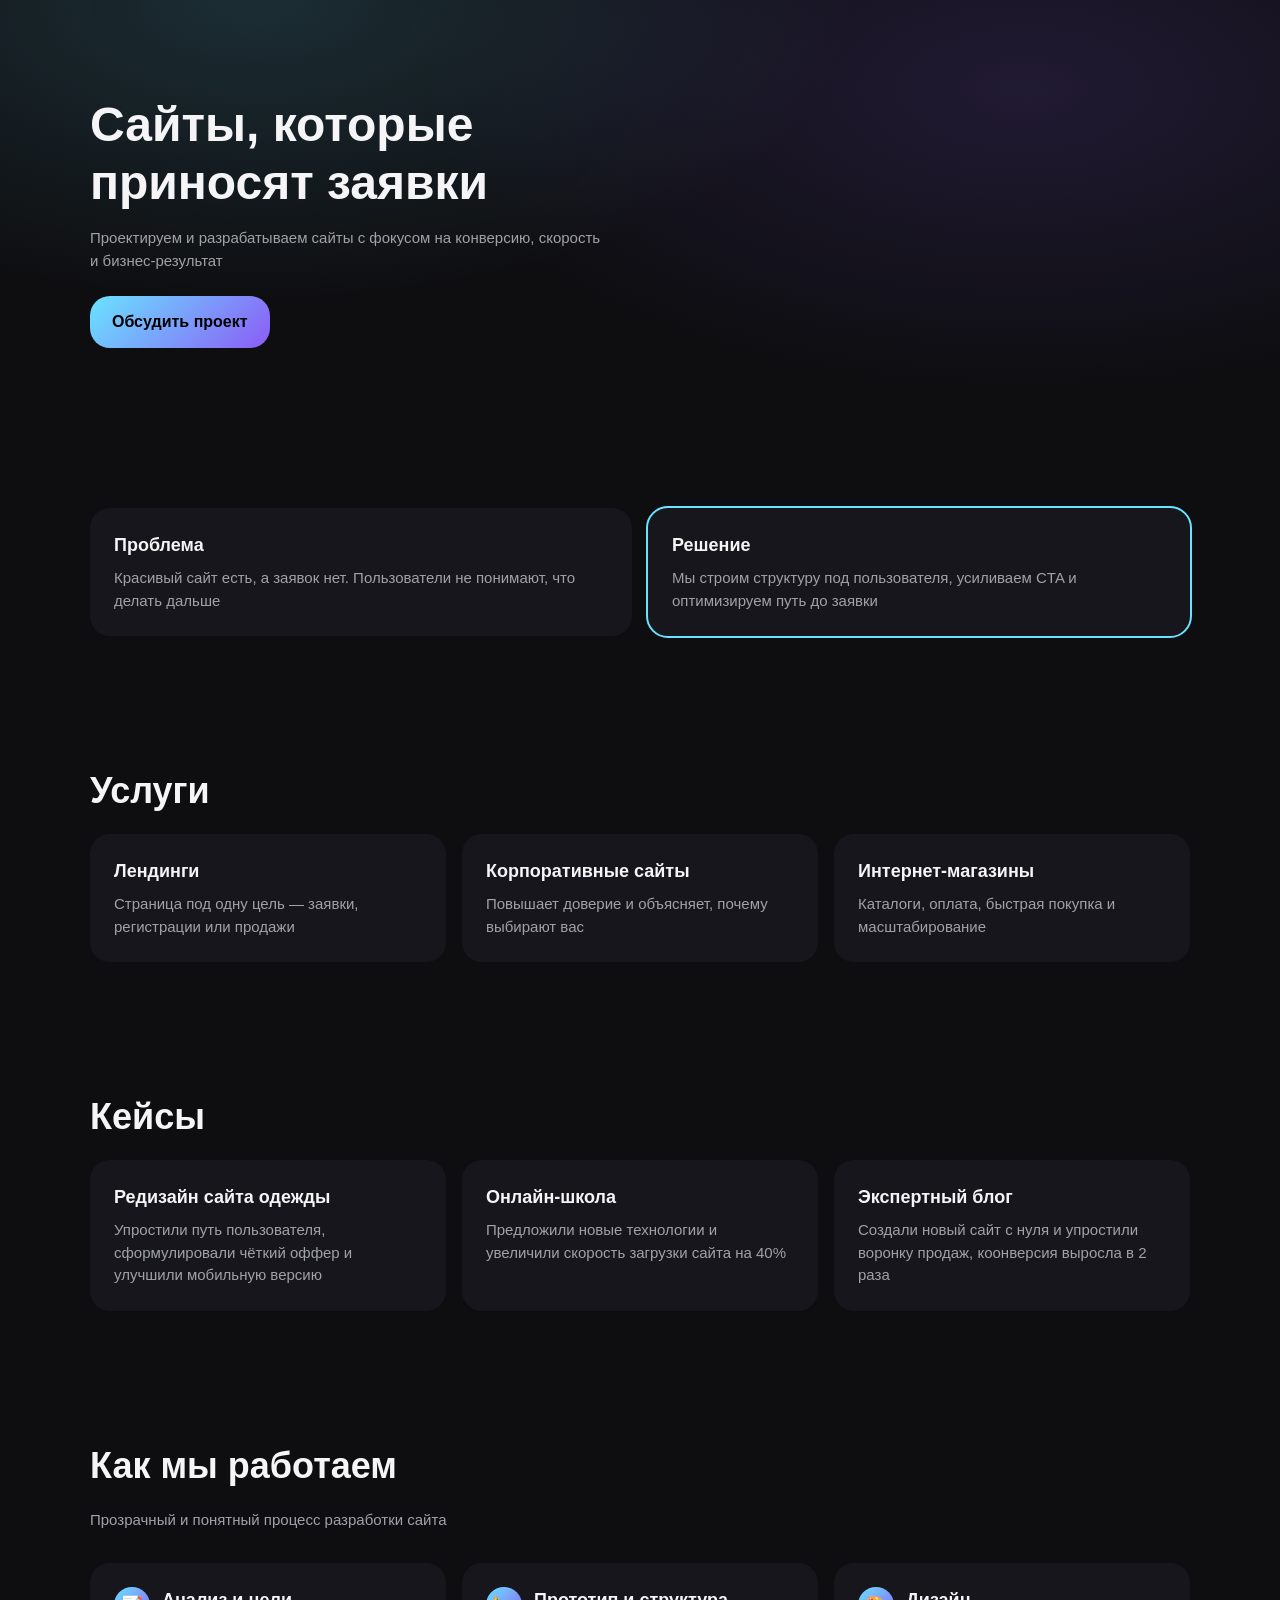
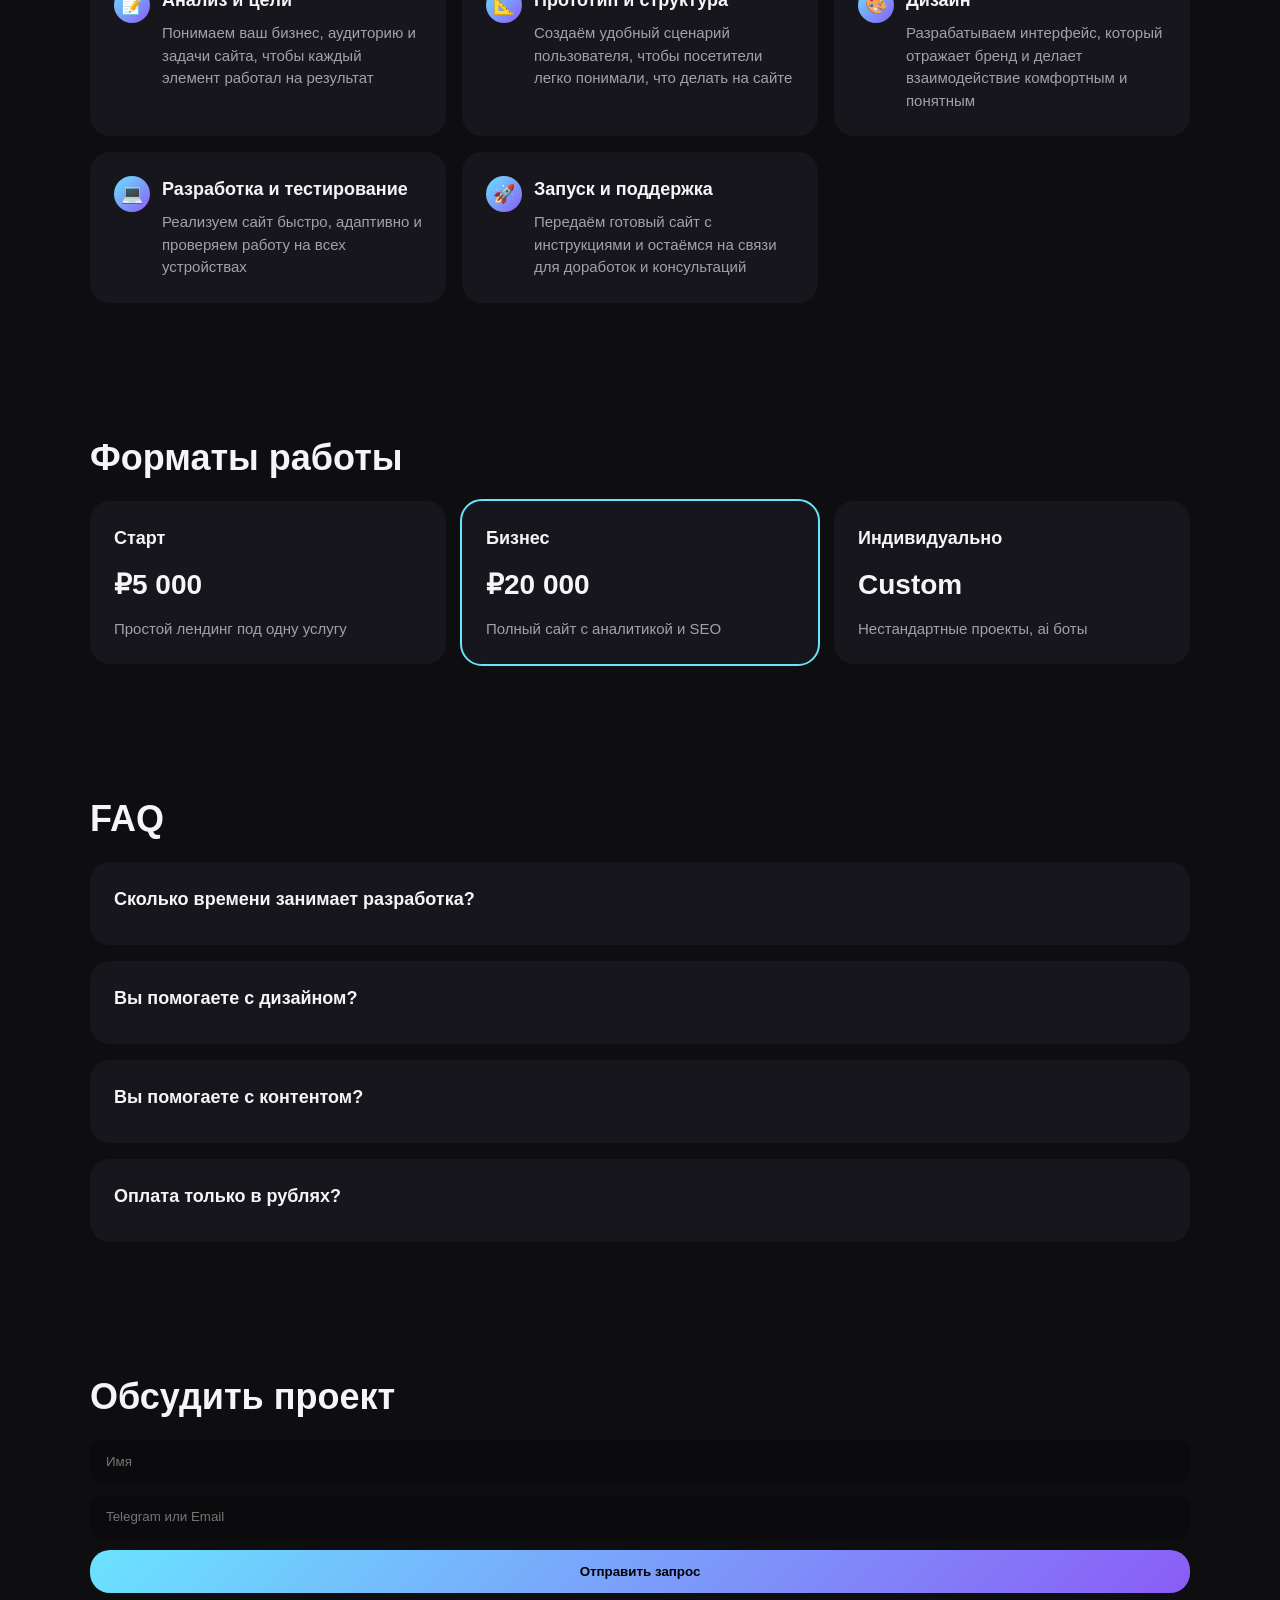
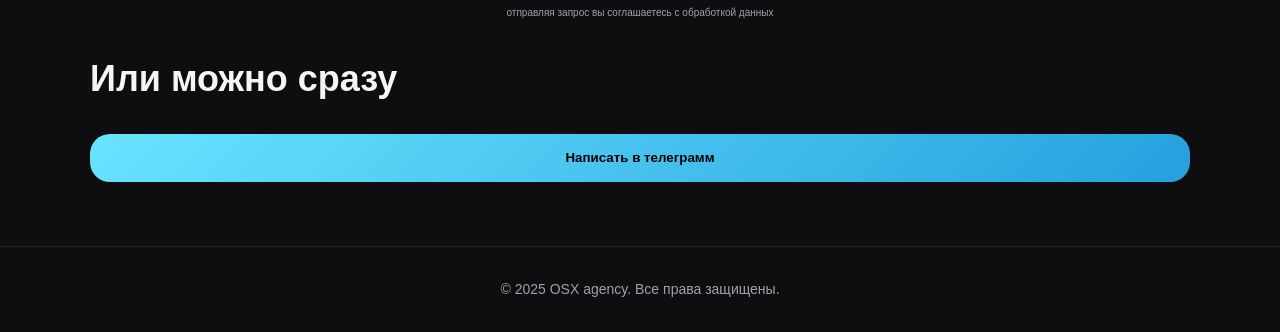
==== index.html @ a2bf73fb "commit" ====
<!DOCTYPE html>
<html lang="ru">
<head>
  <meta charset="UTF-8" />
  <meta name="viewport" content="width=device-width, initial-scale=1.0"/>
  <title>разработка сайтов от 0SX </title>
  <link rel="stylesheet" href="styles.css">



</head>
<body>

  <!-- HERO -->
  <section class="hero">
    <div class="container ">
      <h1>Сайты, которые<br>приносят заявки</h1>
      <p>
        Проектируем и разрабатываем сайты с фокусом на конверсию,
        скорость и бизнес-результат
      </p>
      <a href="#form" class="btn">Обсудить проект</a>
    </div>
  </section>

  <!-- PROBLEM / SOLUTION -->
  <section>
    <div class="container grid grid-2">
      <div class="card">
        <h3>Проблема</h3>
        <p>Красивый сайт есть, а заявок нет. Пользователи не понимают,
        что делать дальше</p>
      </div>
      <div class="card recommended">
        <h3>Решение</h3>
        <p>Мы строим структуру под пользователя, усиливаем CTA
        и оптимизируем путь до заявки</p>
      </div>
    </div>
  </section>

  <!-- SERVICES -->
  <section>
    <div class="container">
      <h2>Услуги</h2>
      <div class="grid grid-2 grid-3">
        <div class="card service-card">
          <h3>Лендинги</h3>
          <p>Страница под одну цель — заявки, регистрации или продажи</p>
        </div>
        <div class="card service-card">
          <h3>Корпоративные сайты</h3>
          <p>Повышает доверие и объясняет, почему выбирают вас</p>
        </div>
        <div class="card service-card">
          <h3>Интернет-магазины</h3>
          <p>Каталоги, оплата, быстрая покупка и масштабирование</p>
        </div>
      </div>
    </div>
  </section>

  <!-- CASES -->
  <section>
    <div class="container">
      <h2>Кейсы</h2>
      <div class="grid grid-2 grid-3">
        <div class="card">
          <h3>Редизайн сайта одежды</h3>
          <p>Упростили путь пользователя, сформулировали чёткий оффер и улучшили мобильную версию </p>
        </div>
        <div class="card">
          <h3>Онлайн-школа</h3>
          <p>Предложили новые технологии и увеличили скорость загрузки сайта на 40%</p>
        </div>
        <div class="card">
          <h3>Экспертный блог</h3>
          <p>Создали новый сайт с нуля и упростили воронку продаж, коонверсия выросла в 2 раза</p>
        </div>
      </div>
    </div>
  </section>

  <!-- PROCESS -->
  <!-- <section>
    <div class="container">
      <h2>Как мы работаем</h2>
      <div class="grid">
        <div class="step"><span>1</span><p>Аналитика и цели проекта </p></div>
        <div class="step"><span>2</span><p>Прототип и структура</p></div>
        <div class="step"><span>3</span><p>Дизайн и UI</p></div>
        <div class="step"><span>4</span><p>Разработка и запуск</p></div>
      </div>
    </div>
  </section> -->

  <!-- HOW WE WORK -->
<section>
  <div class="container">
    <h2>Как мы работаем</h2>
    <p style="margin-bottom:32px; max-width:520px; color:var(--muted);">
      Прозрачный и понятный процесс разработки сайта </p>
    <div class="grid grid-1" style="gap:16px;">
      <div class="card step">
        <span>📝</span>
        <div>
          <h3>Анализ и цели</h3>
          <p>Понимаем ваш бизнес, аудиторию и задачи сайта, чтобы каждый элемент работал на результат</p>
        </div>
      </div>
      <div class="card step">
        <span>📐</span>
        <div>
          <h3>Прототип и структура</h3>
          <p>Создаём удобный сценарий пользователя, чтобы посетители легко понимали, что делать на сайте</p>
        </div>
      </div>
      <div class="card step">
        <span>🎨</span>
        <div>
          <h3>Дизайн</h3>
          <p>Разрабатываем интерфейс, который отражает бренд и делает взаимодействие комфортным и понятным</p>
        </div>
      </div>
      <div class="card step">
        <span>💻</span>
        <div>
          <h3>Разработка и тестирование</h3>
          <p>Реализуем сайт быстро, адаптивно и проверяем работу на всех устройствах</p>
        </div>
      </div>
      <div class="card step">
        <span>🚀</span>
        <div>
          <h3>Запуск и поддержка</h3>
          <p>Передаём готовый сайт с инструкциями и остаёмся на связи для доработок и консультаций</p>
        </div>
      </div>
    </div>
  </div>
</section>

<!-- CSS как мы работаем -->
<style>
  .step {
    display: flex;
    gap: 12px;
    align-items: flex-start;
    transition: transform .2s ease;
  }

  .step span {
    min-width: 36px;
    min-height: 36px;
    border-radius: 50%;
    background: linear-gradient(135deg, var(--accent), var(--accent-2));
    color: #000;
    display: flex;
    align-items: center;
    justify-content: center;
    font-weight: 700;
    font-size: 18px;
    flex-shrink: 0;
  }

  .step:hover {
    transform: translateY(-3px);
  }

  /* Mobile-first: по умолчанию одна колонка */
  .grid-1 {
    display: grid;
    grid-template-columns: 1fr;
    gap: 16px;
  }

  /* Tablet/desktop */
  @media (min-width: 768px) {
    .grid-1 {
      grid-template-columns: repeat(2, 1fr);
    }
  }

  @media (min-width: 1024px) {
    .grid-1 {
      grid-template-columns: repeat(3, 1fr);
    }
  }
</style>

  <!-- PRICING -->
  <section>
    <div class="container">
      <h2>Форматы работы</h2>
      <div class="grid grid-2 grid-3">
        <div class="card">
          <h3>Старт</h3>
          <div class="price">₽5 000</div>
          <p>Простой лендинг под одну услугу</p>
        </div>
        <div class="card recommended">
          <h3>Бизнес</h3>
          <div class="price">₽20 000</div>
          <p>Полный сайт с аналитикой и SEO</p>
        </div>
        <div class="card">
          <h3>Индивидуально</h3>
          <div class="price">Custom</div>
          <p>Нестандартные проекты, ai боты</p>
        </div>
      </div>
    </div>
  </section>

  <!-- FAQ -->
  <section>
    <div class="container">
      <h2>FAQ</h2>
      <div class="grid">
        <div class="card faq-item">
          <h3>Сколько времени занимает разработка?</h3>
          <div class="faq-answer">
            <p>В среднем от 7 до 21 дня, можно и быстрее</p>
          </div>
        </div>
        <div class="card faq-item">
          <h3>Вы помогаете с дизайном?</h3>
          <div class="faq-answer">
            <p>Да, можем создать минимальный дизайн для вашего сайта или пригласить дизайнера под ваш проект</p>
          </div>
          </div>
            <div class="card faq-item">
          <h3>Вы помогаете с контентом?</h3>
          <div class="faq-answer">
            <p>Да, можем написать тексты и подобрать структуру под ваш запрос</p>
          </div>
          </div>
            <div class="card faq-item">
          <h3>Оплата только в рублях?</h3>
          <div class="faq-answer">
            <p>Мы принимаем оплату в рублях через ИП, а также оплата возможна криптовалютой, евро по IBAN или долларами PayPall </p>
          </div>
        </div>
      </div>
    
  </section>

  <!-- CTA / FORM -->
  <section id="form">
    <div class="container">
      <h2>Обсудить проект</h2>
      <form id="leadForm">
        <input type="text" placeholder="Имя" required>
        <input type="text" placeholder="Telegram или Email" required>
        <button class="btn" type="submit">Отправить запрос</button>
       
        <p class="mini">отправляя запрос вы соглашаетесь c обработкой данных</p>
        <h2 class="mtop">Или можно сразу</h2>
        
         <a href="https://t.me/stacyosx" class="tg btn">Написать в телеграмм</a>
        <div class="success">Заявка отправлена. Мы скоро свяжемся.</div>
      </form>
    </div>
  
  </section>

  <!-- FOOTER -->
  <footer>
    © 2025 OSX agency. Все права защищены.
  </footer>
  <script src="lead.js"></script>
  <!-- ====== JS ====== -->
  <script>
    // FAQ
    document.querySelectorAll('.faq-item').forEach(item => {
      item.addEventListener('click', () => {
        item.classList.toggle('active');
      });
    });

  
  </script>

</body>
</html>
---- styles.css ----
:root {
      --bg: #0e0e11;
      --card: #16161c;
      --text: #f5f5f7;
      --muted: #a1a1aa;
      --accent: #6ae3ff;
      --accent-2: #8b5cf6;
      --telega: #24A1DE;
      --radius: 20px;
    }

    * {
      box-sizing: border-box;
      margin: 0;
      padding: 0;
    }

    html {
      scroll-behavior: smooth;
    }

    body {
      font-family: -apple-system, BlinkMacSystemFont, "Inter", sans-serif;
      background: var(--bg);
      color: var(--text);
      line-height: 1.5;
    }

    a {
      color: inherit;
      text-decoration: none;
    }

    .mini {
        font-size: 10px;
        text-align: center;
    }

    .middle {
        font-size: 15px;
    }

    section {
      padding: 64px 16px;
    }

    .container {
      max-width: 1100px;
      margin: 0 auto;
    }

    .btn {
      display: inline-block;
      padding: 14px 22px;
      border-radius: 20px;
      background: linear-gradient(135deg, var(--accent), var(--accent-2));
      color: #000;
      font-weight: 600;
      border: none;
      cursor: pointer;
      transition: transform .2s ease, opacity .2s ease;
    }

    .btn:hover {
      transform: translateY(-2px);
      opacity: 0.9;
    }

    .card {
      background: var(--card);
      border-radius: var(--radius);
      padding: 24px;
    }

    .tg {
        text-align: center;
        font-family: Arial, Helvetica, sans-serif;
        font-size: 13.333px;
        background: linear-gradient(135deg, var(--accent), var(--telega));
        
    }

    .mtop {
        margin-top: 20px;
    }
    h1 {
      font-size: 32px;
      line-height: 1.2;
      margin-bottom: 16px;
    }

    h2 {
      font-size: 26px;
      margin-bottom: 16px;
    }

    h3 {
      font-size: 18px;
      margin-bottom: 8px;
    }

    p {
      color: var(--muted);
      font-size: 15px;
    }

    /* ====== HERO ====== */
    .hero {
      padding-top: 96px;
      padding-bottom: 96px;
      background:
        radial-gradient(600px 300px at 20% 0%, rgba(106,227,255,0.15), transparent),
        radial-gradient(600px 300px at 80% 20%, rgba(139,92,246,0.15), transparent);
    }

    .hero p {
      margin-bottom: 24px;
      max-width: 520px;
    }

    /* ====== GRID ====== */
    .grid {
      display: grid;
      gap: 16px;
    }

    /* ====== SERVICES ====== */
    .service-card:hover {
      transform: translateY(-4px);
    }

    .service-card {
      transition: transform .2s ease;
    }

    /* ====== PROCESS ====== */
    .step {
      display: flex;
      gap: 12px;
      align-items: flex-start;
    }

    .step span {
      min-width: 28px;
      height: 28px;
      border-radius: 50%;
      background: linear-gradient(135deg, var(--accent), var(--accent-2));
      color: #000;
      display: flex;
      align-items: center;
      justify-content: center;
      font-weight: 700;
      font-size: 14px;
    }

    /* ====== PRICING ====== */
    .price {
      font-size: 28px;
      font-weight: 700;
      margin: 12px 0;
    }

    .recommended {
      outline: 2px solid var(--accent);
    }

     .recommended {
      outline: 2px solid var(--accent);
    }
    /* ====== FAQ ====== */
    .faq-item {
      cursor: pointer;
    }

    .faq-answer {
      max-height: 0;
      overflow: hidden;
      transition: max-height .3s ease;
    }

    .faq-item.active .faq-answer {
      max-height: 200px;
      margin-top: 8px;
    }

    /* ====== FORM ====== */
    form {
      display: grid;
      gap: 12px;
    }

    input {
      padding: 14px 16px;
      border-radius: 12px;
      border: none;
      background: #0b0b0e;
      color: var(--text);
    }

    input:focus {
      outline: 2px solid var(--accent);
    }

    .success {
      color: var(--accent);
      font-size: 14px;
      display: none;
    }

    /* ====== FOOTER ====== */
    footer {
      padding: 32px 16px;
      border-top: 1px solid #222;
      text-align: center;
      font-size: 14px;
      color: var(--muted);
    }

    /* ====== DESKTOP ====== */
    @media (min-width: 768px) {
      h1 { font-size: 48px; }
      h2 { font-size: 36px; }

      .grid-2 {
        grid-template-columns: repeat(2, 1fr);
      }

      .grid-3 {
        grid-template-columns: repeat(3, 1fr);
      }
    }
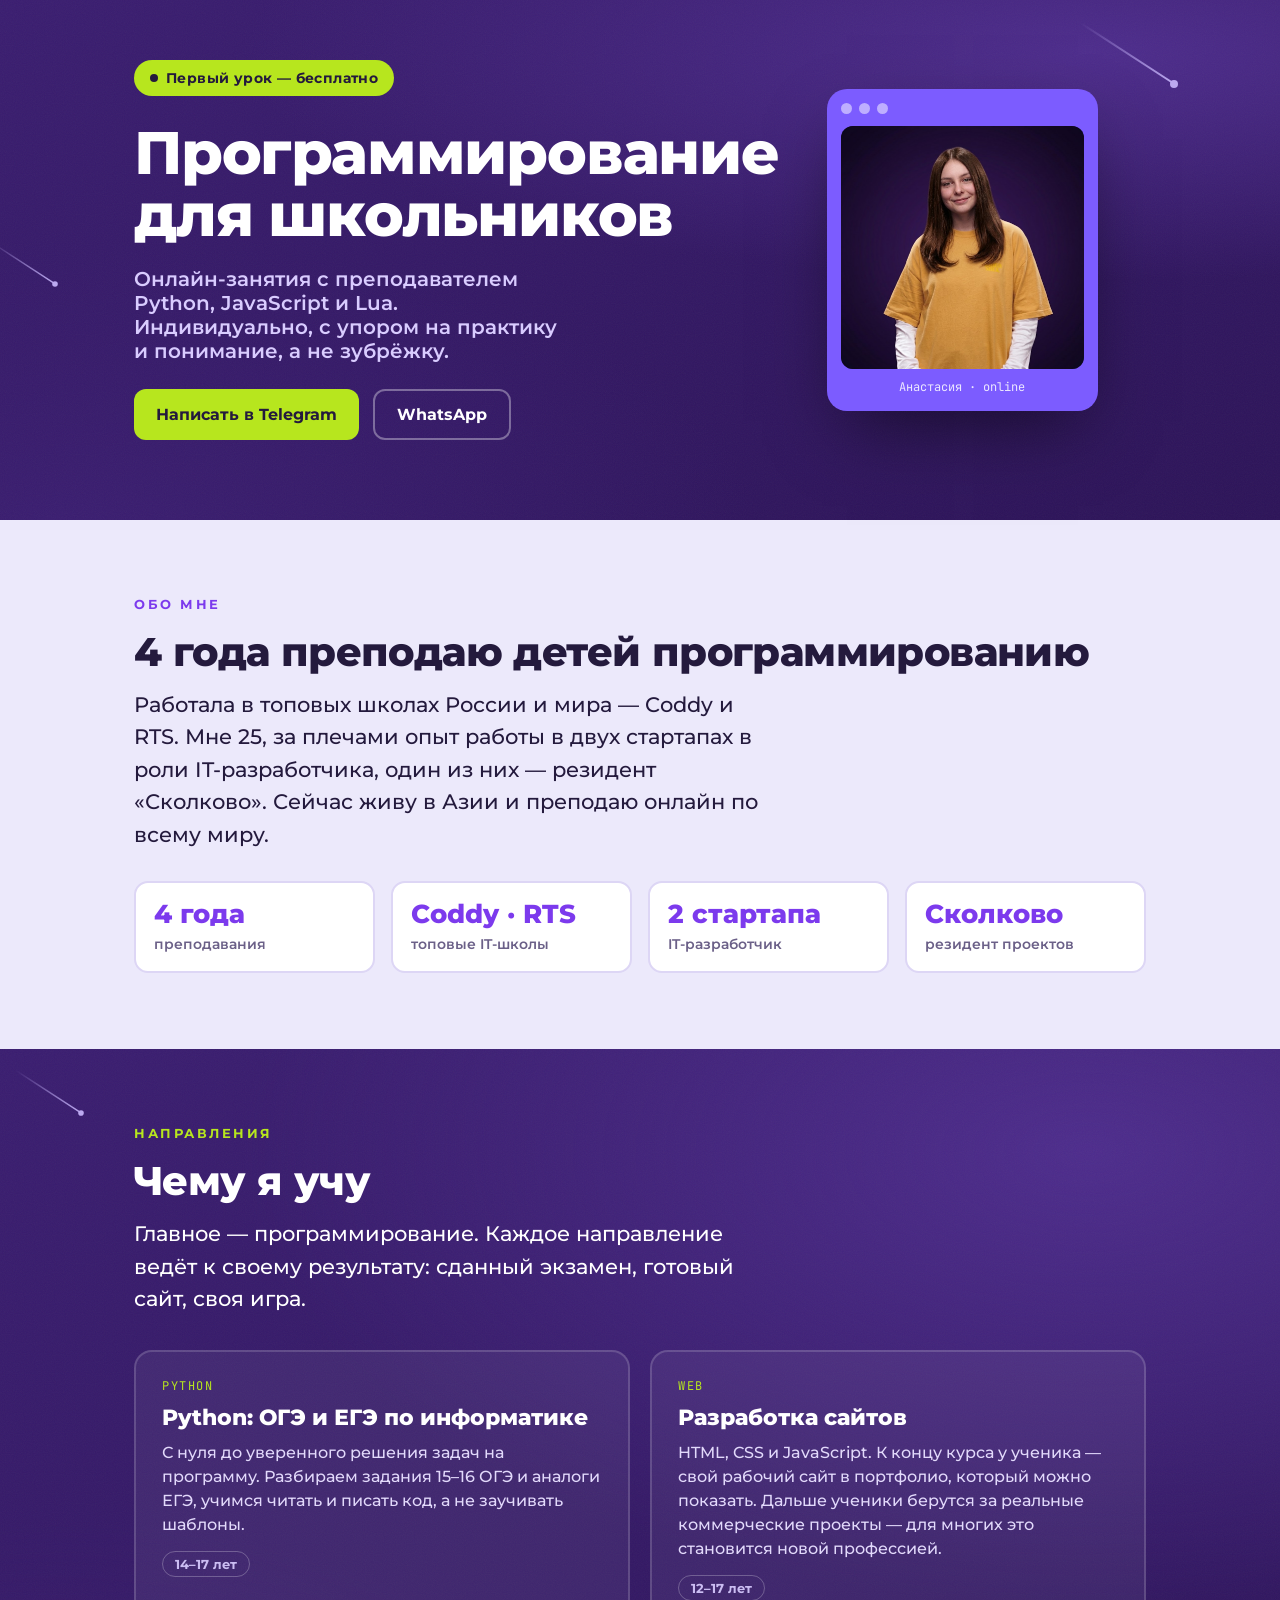
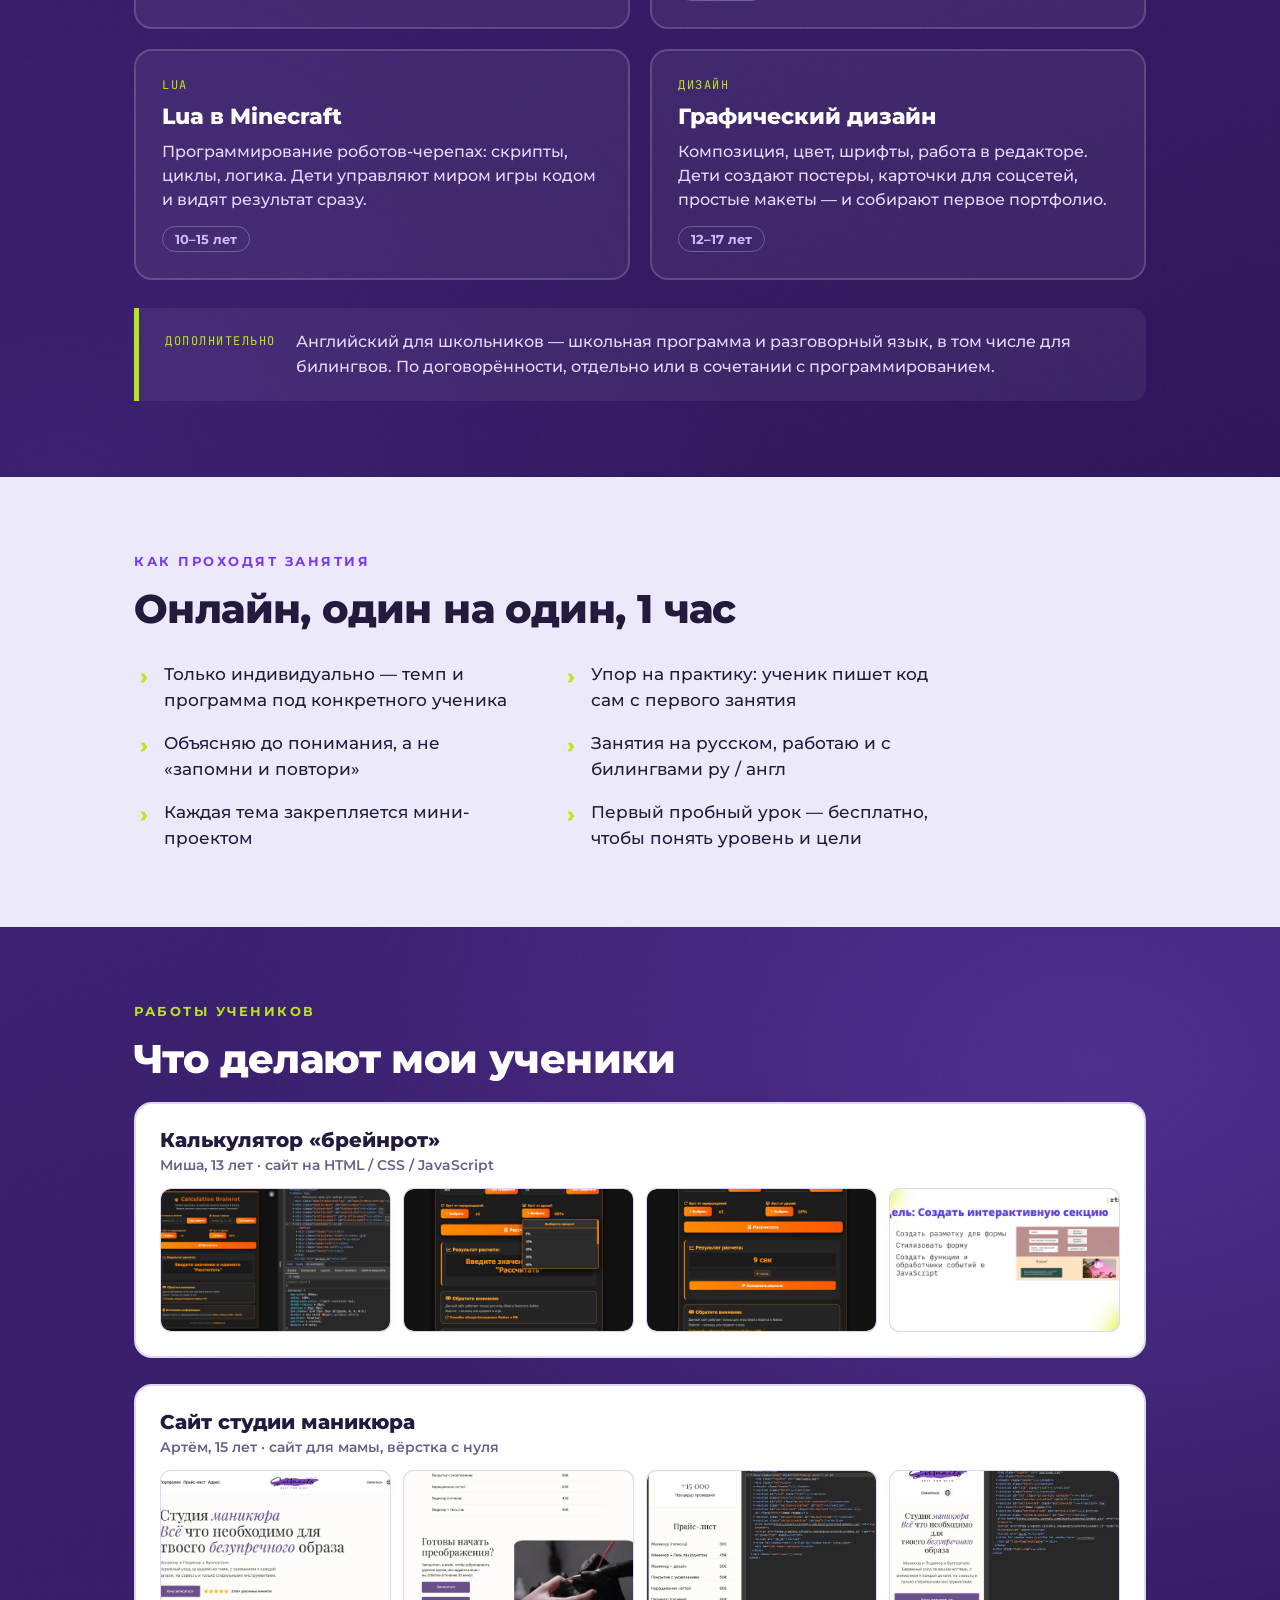
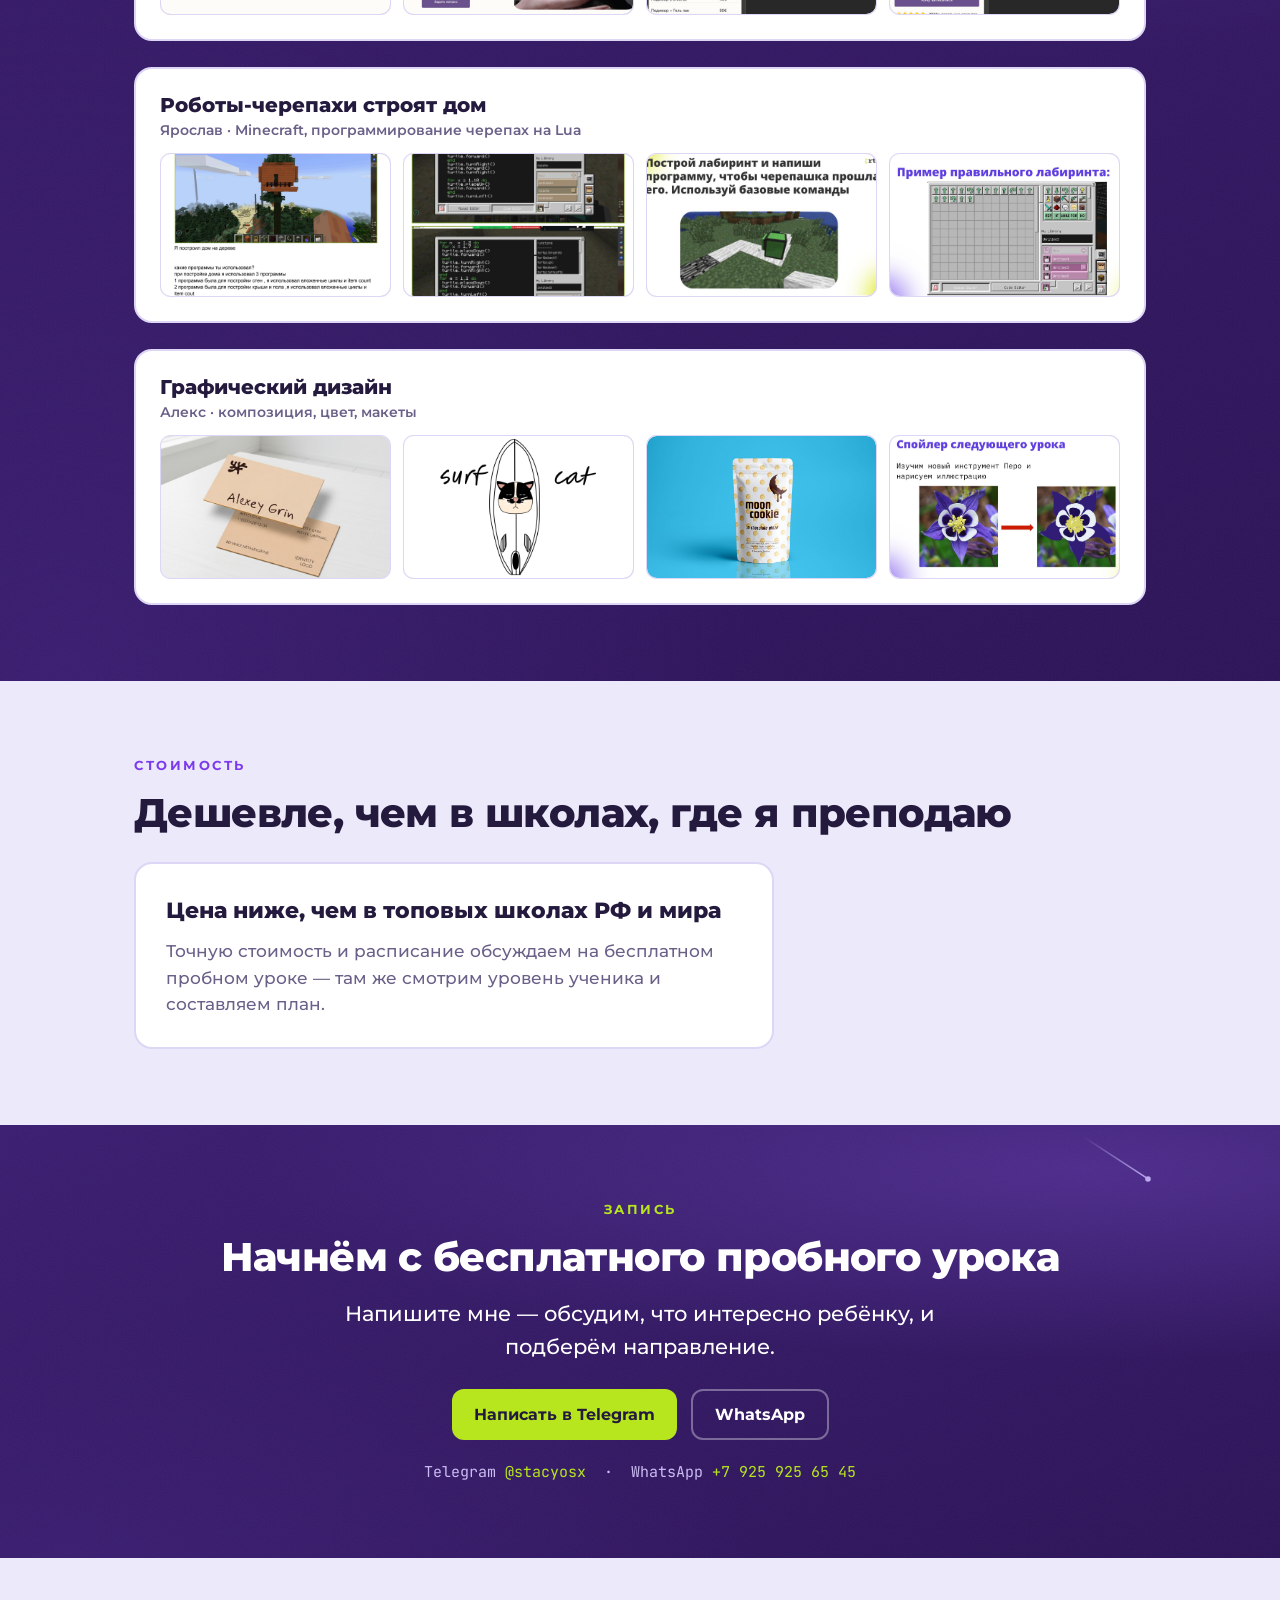
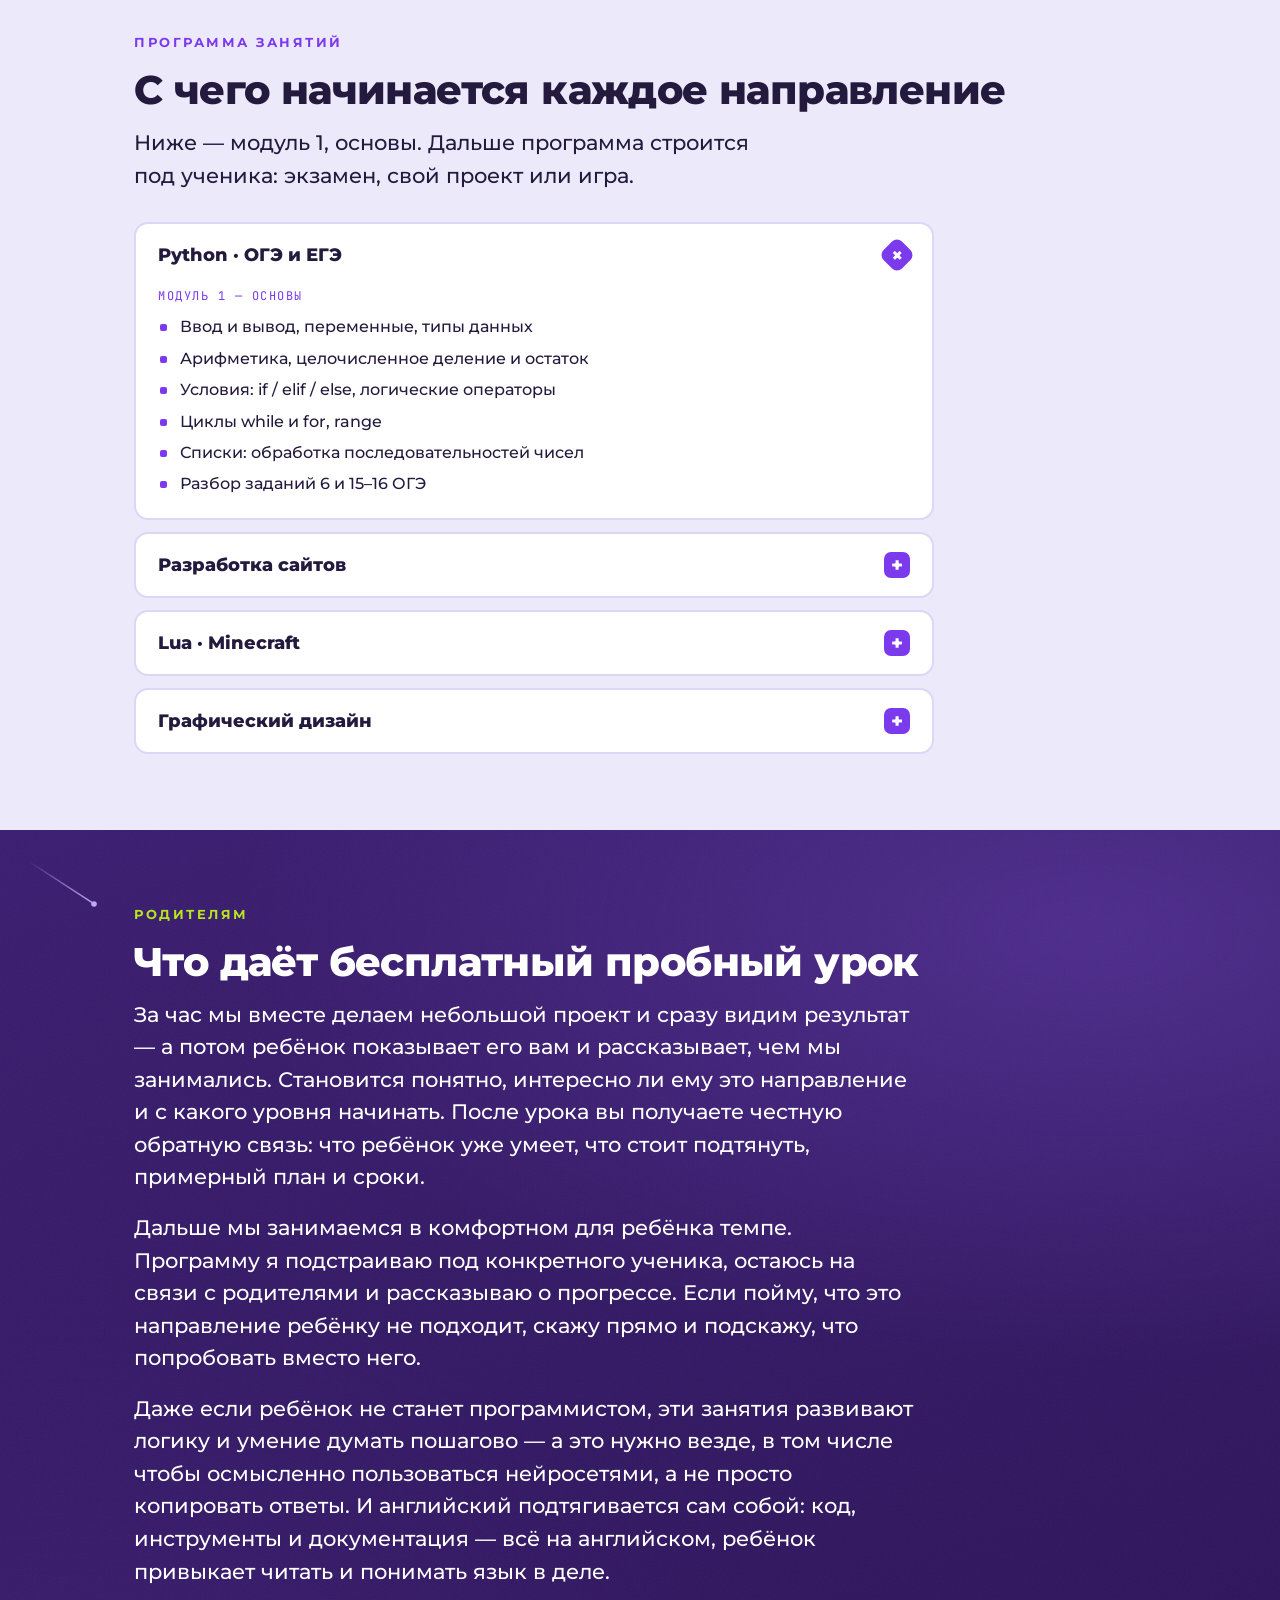
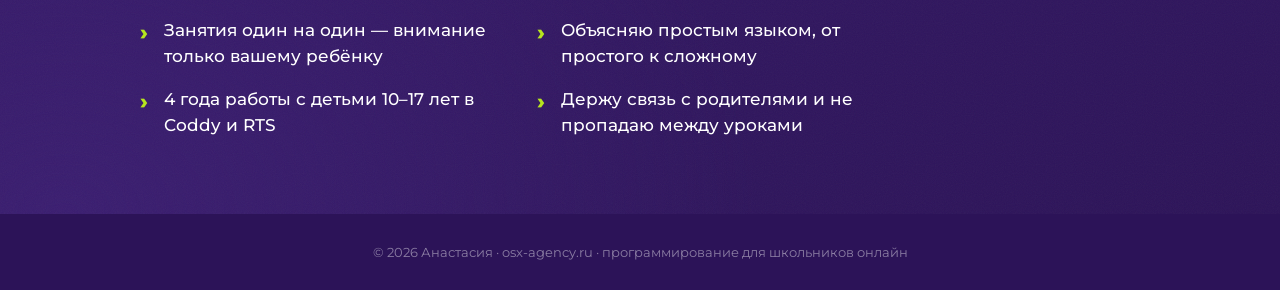
==== commit a45af77c: "Rename mentor.html to index" ====
--- a/index.html
+++ b/index.html
@@ -1,285 +1,451 @@
 <!DOCTYPE html>
 <html lang="ru">
 <head>
-  <meta charset="UTF-8" />
-  <meta name="viewport" content="width=device-width, initial-scale=1.0"/>
-  <title>разработка сайтов от 0SX </title>
-  <link rel="stylesheet" href="styles.css">
-
-
-
+<meta charset="utf-8">
+<meta name="viewport" content="width=device-width, initial-scale=1">
+<title>Анастасия · программирование для школьников</title>
+<meta name="description" content="Индивидуальные онлайн-занятия: Python для ОГЭ и ЕГЭ, разработка сайтов, Lua для Minecraft, графический дизайн. Упор на практику и понимание. Первый урок бесплатно.">
+<link rel="preconnect" href="https://fonts.googleapis.com">
+<link rel="preconnect" href="https://fonts.gstatic.com" crossorigin>
+<link rel="stylesheet" href="https://fonts.googleapis.com/css2?family=Montserrat:wght@400;500;600;700;800&family=JetBrains+Mono:wght@500;700&display=swap">
+<style>
+  :root{
+    --purple-deep:#3a1d70;
+    --purple-darker:#2c1358;
+    --bg:#241147;
+    --lav:#7c5cff;
+    --lime:#b7e61e;
+    --white:#ffffff;
+    --page:#ece9fb;
+    --ink:#241a3d;
+    --ink-soft:#6b6088;
+    --card-line:#ddd6f5;
+    --mono:"JetBrains Mono",ui-monospace,monospace;
+  }
+  *{box-sizing:border-box;margin:0;padding:0}
+  html{scroll-behavior:smooth}
+  body{
+    font-family:Montserrat,system-ui,sans-serif;
+    color:var(--white);
+    background:var(--purple-darker);
+    -webkit-font-smoothing:antialiased;
+    overflow-x:hidden;
+  }
+  img{max-width:100%;display:block}
+  a{color:inherit}
+
+  .wrap{max-width:1060px;margin:0 auto;padding:0 24px}
+  section{padding:76px 0}
+  .eyebrow{font-weight:700;font-size:13px;letter-spacing:2.5px;text-transform:uppercase;color:var(--lime);margin-bottom:18px}
+  h1{font-weight:800;font-size:clamp(34px,6vw,60px);line-height:1.04;letter-spacing:-1.2px;text-wrap:balance}
+  h2{font-weight:800;font-size:clamp(26px,4vw,40px);line-height:1.12;letter-spacing:-.6px;margin-bottom:14px;text-wrap:balance}
+  p.lead{font-size:clamp(17px,2.2vw,21px);line-height:1.55;font-weight:500;max-width:46ch}
+
+  /* backdrops */
+  .dark{
+    background:
+      radial-gradient(120% 80% at 85% 10%, #4d2c8c 0%, rgba(77,44,140,0) 55%),
+      radial-gradient(90% 90% at 5% 100%, #3a1d70 0%, rgba(58,29,112,0) 60%),
+      linear-gradient(160deg,#3a1d70 0%,#2c1358 100%);
+    position:relative;
+  }
+  .dark::after{
+    content:"";position:absolute;inset:0;pointer-events:none;opacity:.05;
+    background-image:url("data:image/svg+xml;utf8,<svg xmlns='http://www.w3.org/2000/svg' width='120' height='120'><filter id='n'><feTurbulence type='fractalNoise' baseFrequency='0.9' numOctaves='2'/></filter><rect width='100%25' height='100%25' filter='url(%23n)'/></svg>");
+  }
+  .light{background:var(--page);color:var(--ink)}
+  .light .eyebrow{color:#7c3aed}
+  .dark .wrap,.light .wrap{position:relative;z-index:2}
+
+  .comet{position:absolute;width:8px;height:8px;border-radius:50%;background:#bca9f0;z-index:1}
+  .comet::before{content:"";position:absolute;right:5px;top:2px;width:110px;height:2px;background:linear-gradient(90deg,rgba(188,169,240,0),#bca9f0);transform:rotate(33deg);transform-origin:right center}
+
+  /* logo */
+  .brand{display:inline-flex;font-weight:800;font-size:24px;letter-spacing:-.5px}
+  .brand .a{color:var(--lime)}
+
+  /* hero */
+  .hero{padding-top:40px;padding-bottom:80px}
+  .hero-grid{display:grid;grid-template-columns:1.15fr .85fr;gap:48px;align-items:center;padding-top:20px}
+  .hero .role{font-size:clamp(16px,2.3vw,20px);font-weight:600;color:#d9ccff;margin:20px 0 26px;max-width:34ch}
+  .pill{display:inline-flex;align-items:center;gap:8px;background:var(--lime);color:var(--ink);font-weight:700;font-size:14px;letter-spacing:.4px;padding:9px 16px;border-radius:999px;margin-bottom:26px}
+  .pill::before{content:"";width:8px;height:8px;border-radius:50%;background:var(--ink)}
+  .cta{display:flex;flex-wrap:wrap;gap:14px}
+  .btn{display:inline-flex;align-items:center;gap:9px;font-weight:700;font-size:16px;padding:14px 22px;border-radius:12px;text-decoration:none;transition:transform .15s ease}
+  .btn:hover{transform:translateY(-2px)}
+  .btn-lime{background:var(--lime);color:var(--ink)}
+  .btn-ghost{background:transparent;color:var(--white);border:2px solid rgba(255,255,255,.35)}
+
+  .photo-frame{background:var(--lav);border-radius:20px;padding:14px 14px 16px;box-shadow:0 30px 70px -20px rgba(0,0,0,.55);max-width:360px;margin-left:auto}
+  .photo-frame .bar{display:flex;gap:7px;margin-bottom:12px}
+  .photo-frame .bar span{width:11px;height:11px;border-radius:50%;background:rgba(255,255,255,.5)}
+  .photo-frame img{border-radius:12px;aspect-ratio:1/1;object-fit:cover;object-position:center top;background:#3a1d70}
+  .photo-frame .cap{font-family:var(--mono);font-size:12px;color:rgba(255,255,255,.85);margin-top:10px;text-align:center}
+
+  /* facts */
+  .facts{display:grid;grid-template-columns:repeat(4,1fr);gap:16px;margin-top:30px}
+  .fact{background:#fff;border:2px solid var(--card-line);border-radius:14px;padding:18px}
+  .fact b{display:block;font-size:26px;font-weight:800;color:#7c3aed;line-height:1}
+  .fact span{font-size:14px;font-weight:600;color:var(--ink-soft);margin-top:8px;display:block}
+
+  /* direction cards */
+  .cards{display:grid;grid-template-columns:repeat(2,1fr);gap:20px;margin-top:34px}
+  .card{background:rgba(255,255,255,.06);border:2px solid rgba(255,255,255,.16);border-radius:18px;padding:26px}
+  .card .k{font-family:var(--mono);font-size:12px;letter-spacing:1.5px;color:var(--lime);text-transform:uppercase}
+  .card h3{font-size:22px;font-weight:800;margin:10px 0 10px}
+  .card p{font-size:16px;line-height:1.5;font-weight:500;color:#e2d9fb}
+  .card .age{display:inline-block;margin-top:14px;font-size:13px;font-weight:700;color:#cbbdf2;border:1px solid rgba(255,255,255,.25);border-radius:999px;padding:4px 12px}
+
+  .addon{display:flex;gap:20px;align-items:flex-start;margin-top:28px;background:rgba(255,255,255,.06);border-left:5px solid var(--lime);border-radius:0 14px 14px 0;padding:22px 26px}
+  .addon .tag{flex:none;font-family:var(--mono);font-size:12px;letter-spacing:1.5px;color:var(--lime);text-transform:uppercase;padding-top:3px}
+  .addon p{font-size:16px;line-height:1.55;font-weight:500;color:#e2d9fb}
+
+  /* how */
+  .how{display:grid;grid-template-columns:repeat(2,1fr);gap:18px 34px;margin-top:30px;max-width:820px}
+  .how li{list-style:none;position:relative;padding-left:30px;font-size:17px;line-height:1.5;font-weight:500}
+  .how li::before{content:"›";position:absolute;left:6px;top:-2px;color:var(--lime);font-weight:800;font-size:22px}
+
+  /* student work */
+  .work{margin-top:20px;display:grid;gap:26px}
+  .proj{background:#fff;border:2px solid var(--card-line);border-radius:18px;padding:24px;color:var(--ink)}
+  .proj h3{font-size:20px;font-weight:800;margin-bottom:4px}
+  .proj .who{font-size:14px;font-weight:600;color:var(--ink-soft);margin-bottom:14px}
+  .shots{display:grid;grid-template-columns:repeat(4,1fr);gap:12px}
+  .shot{aspect-ratio:16/10;border-radius:10px;background:linear-gradient(135deg,#efeafc,#e2dbf6);border:1px dashed #c9bef0;display:flex;align-items:center;justify-content:center;font-family:var(--mono);font-size:11px;color:#9a8fc0;text-align:center;padding:6px;overflow:hidden}
+  a.shot{border-style:solid;border-color:var(--card-line);cursor:zoom-in;padding:0;transition:transform .15s ease,box-shadow .15s ease}
+  a.shot:hover{transform:translateY(-2px);box-shadow:0 12px 24px -10px rgba(58,29,112,.4)}
+  a.shot:focus-visible{outline:3px solid #7c3aed;outline-offset:2px}
+  .shot img{width:100%;height:100%;object-fit:cover;border-radius:10px;display:block}
+
+  .lb{position:fixed;inset:0;z-index:100;background:rgba(20,12,43,.92);display:flex;align-items:center;justify-content:center;padding:32px;opacity:0;pointer-events:none;transition:opacity .18s ease}
+  .lb.open{opacity:1;pointer-events:auto}
+  .lb img{max-width:100%;max-height:100%;border-radius:12px;box-shadow:0 30px 80px -20px rgba(0,0,0,.7)}
+  .lb .x{position:absolute;top:22px;right:26px;width:44px;height:44px;border-radius:12px;border:none;background:rgba(255,255,255,.12);color:#fff;font-size:24px;cursor:pointer;line-height:1}
+  .lb .x:hover{background:var(--lime);color:var(--ink)}
+
+  /* price */
+  .price-box{margin-top:26px;background:rgba(255,255,255,.06);border:2px solid rgba(255,255,255,.16);border-radius:18px;padding:30px;max-width:640px}
+  .price-box p{font-size:17px;line-height:1.55;font-weight:500;color:#e2d9fb}
+  .price-box .big{font-size:22px;font-weight:800;color:var(--white);margin-bottom:10px}
+
+  /* final */
+  .final{text-align:center}
+  .final h2{margin-bottom:18px}
+  .final .cta{justify-content:center}
+  .contact-line{margin-top:22px;font-family:var(--mono);font-size:15px;color:#cbbdf2}
+  .contact-line a{color:var(--lime);text-decoration:none}
+
+  /* program accordion */
+  .prog{display:grid;gap:12px;margin-top:30px;max-width:800px}
+  details.acc{background:#fff;border:2px solid var(--card-line);border-radius:14px;overflow:hidden}
+  details.acc summary{list-style:none;cursor:pointer;padding:18px 22px;font-weight:800;font-size:18px;color:var(--ink);display:flex;align-items:center;justify-content:space-between;gap:14px}
+  details.acc summary::-webkit-details-marker{display:none}
+  details.acc summary .ic{flex:none;width:26px;height:26px;border-radius:7px;background:#7c3aed;color:#fff;display:flex;align-items:center;justify-content:center;font-size:20px;line-height:1;transition:transform .2s ease}
+  details.acc[open] summary .ic{transform:rotate(45deg)}
+  details.acc .inner{padding:2px 22px 22px}
+  details.acc .inner .m{font-family:var(--mono);font-size:12px;letter-spacing:1.5px;text-transform:uppercase;color:#7c3aed;margin-bottom:12px}
+  details.acc ul{list-style:none;display:flex;flex-direction:column;gap:9px}
+  details.acc li{position:relative;padding-left:22px;font-size:15.5px;line-height:1.45;font-weight:500;color:var(--ink)}
+  details.acc li::before{content:"";position:absolute;left:2px;top:8px;width:7px;height:7px;border-radius:2px;background:#7c3aed}
+
+  footer{padding:30px 0;text-align:center;font-size:13px;color:rgba(255,255,255,.45);background:var(--purple-darker)}
+
+  @media (max-width:860px){
+    section{padding:56px 0}
+    .hero-grid{grid-template-columns:1fr;gap:34px}
+    .photo-frame{margin:0 auto}
+    .facts{grid-template-columns:repeat(2,1fr)}
+    .cards{grid-template-columns:1fr}
+    .how{grid-template-columns:1fr;gap:14px}
+    .shots{grid-template-columns:repeat(2,1fr)}
+  }
+  @media (prefers-reduced-motion:reduce){html{scroll-behavior:auto}.btn:hover{transform:none}}
+</style>
 </head>
 <body>
 
-  <!-- HERO -->
-  <section class="hero">
-    <div class="container ">
-      <h1>Сайты, которые<br>приносят заявки</h1>
-      <p>
-        Проектируем и разрабатываем сайты с фокусом на конверсию,
-        скорость и бизнес-результат
-      </p>
-      <a href="#form" class="btn">Обсудить проект</a>
-    </div>
-  </section>
-
-  <!-- PROBLEM / SOLUTION -->
-  <section>
-    <div class="container grid grid-2">
+<header class="dark hero">
+  <i class="comet" style="top:80px;right:8%"></i>
+  <i class="comet" style="top:280px;left:4%;transform:scale(.7)"></i>
+  <div class="wrap">
+    <div class="hero-grid">
+      <div>
+        <div class="pill">Первый урок — бесплатно</div>
+        <h1>Программирование для школьников</h1>
+        <p class="role">Онлайн-занятия с преподавателем Python, JavaScript и Lua. Индивидуально, с упором на практику и понимание, а не зубрёжку.</p>
+        <div class="cta">
+          <a class="btn btn-lime" href="https://t.me/stacyosx" target="_blank" rel="noopener">Написать в Telegram</a>
+          <a class="btn btn-ghost" href="https://wa.me/79259256545" target="_blank" rel="noopener">WhatsApp</a>
+        </div>
+      </div>
+      <div>
+        <figure class="photo-frame">
+          <div class="bar"><span></span><span></span><span></span></div>
+          <img src="photo.jpg" alt="Анастасия, преподаватель программирования">
+          <figcaption class="cap">Анастасия · online</figcaption>
+        </figure>
+      </div>
+    </div>
+  </div>
+</header>
+
+<section class="light">
+  <div class="wrap">
+    <div class="eyebrow">Обо мне</div>
+    <h2>4 года преподаю детей программированию</h2>
+    <p class="lead">Работала в топовых школах России и мира — Coddy и RTS. Мне 25, за плечами опыт работы в двух стартапах в роли IT-разработчика, один из них — резидент «Сколково». Сейчас живу в Азии и преподаю онлайн по всему миру.</p>
+    <div class="facts">
+      <div class="fact"><b>4 года</b><span>преподавания</span></div>
+      <div class="fact"><b>Coddy · RTS</b><span>топовые IT-школы</span></div>
+      <div class="fact"><b>2 стартапа</b><span>IT-разработчик</span></div>
+      <div class="fact"><b>Сколково</b><span>резидент проектов</span></div>
+    </div>
+  </div>
+</section>
+
+<section class="dark">
+  <i class="comet" style="top:60px;left:6%;transform:scale(.7)"></i>
+  <div class="wrap">
+    <div class="eyebrow">Направления</div>
+    <h2>Чему я учу</h2>
+    <p class="lead">Главное — программирование. Каждое направление ведёт к своему результату: сданный экзамен, готовый сайт, своя игра.</p>
+    <div class="cards">
       <div class="card">
-        <h3>Проблема</h3>
-        <p>Красивый сайт есть, а заявок нет. Пользователи не понимают,
-        что делать дальше</p>
-      </div>
-      <div class="card recommended">
-        <h3>Решение</h3>
-        <p>Мы строим структуру под пользователя, усиливаем CTA
-        и оптимизируем путь до заявки</p>
-      </div>
-    </div>
-  </section>
-
-  <!-- SERVICES -->
-  <section>
-    <div class="container">
-      <h2>Услуги</h2>
-      <div class="grid grid-2 grid-3">
-        <div class="card service-card">
-          <h3>Лендинги</h3>
-          <p>Страница под одну цель — заявки, регистрации или продажи</p>
-        </div>
-        <div class="card service-card">
-          <h3>Корпоративные сайты</h3>
-          <p>Повышает доверие и объясняет, почему выбирают вас</p>
-        </div>
-        <div class="card service-card">
-          <h3>Интернет-магазины</h3>
-          <p>Каталоги, оплата, быстрая покупка и масштабирование</p>
-        </div>
-      </div>
-    </div>
-  </section>
-
-  <!-- CASES -->
-  <section>
-    <div class="container">
-      <h2>Кейсы</h2>
-      <div class="grid grid-2 grid-3">
-        <div class="card">
-          <h3>Редизайн сайта одежды</h3>
-          <p>Упростили путь пользователя, сформулировали чёткий оффер и улучшили мобильную версию </p>
-        </div>
-        <div class="card">
-          <h3>Онлайн-школа</h3>
-          <p>Предложили новые технологии и увеличили скорость загрузки сайта на 40%</p>
-        </div>
-        <div class="card">
-          <h3>Экспертный блог</h3>
-          <p>Создали новый сайт с нуля и упростили воронку продаж, коонверсия выросла в 2 раза</p>
-        </div>
-      </div>
-    </div>
-  </section>
-
-  <!-- PROCESS -->
-  <!-- <section>
-    <div class="container">
-      <h2>Как мы работаем</h2>
-      <div class="grid">
-        <div class="step"><span>1</span><p>Аналитика и цели проекта </p></div>
-        <div class="step"><span>2</span><p>Прототип и структура</p></div>
-        <div class="step"><span>3</span><p>Дизайн и UI</p></div>
-        <div class="step"><span>4</span><p>Разработка и запуск</p></div>
-      </div>
-    </div>
-  </section> -->
-
-  <!-- HOW WE WORK -->
-<section>
-  <div class="container">
-    <h2>Как мы работаем</h2>
-    <p style="margin-bottom:32px; max-width:520px; color:var(--muted);">
-      Прозрачный и понятный процесс разработки сайта </p>
-    <div class="grid grid-1" style="gap:16px;">
-      <div class="card step">
-        <span>📝</span>
-        <div>
-          <h3>Анализ и цели</h3>
-          <p>Понимаем ваш бизнес, аудиторию и задачи сайта, чтобы каждый элемент работал на результат</p>
-        </div>
-      </div>
-      <div class="card step">
-        <span>📐</span>
-        <div>
-          <h3>Прототип и структура</h3>
-          <p>Создаём удобный сценарий пользователя, чтобы посетители легко понимали, что делать на сайте</p>
-        </div>
-      </div>
-      <div class="card step">
-        <span>🎨</span>
-        <div>
-          <h3>Дизайн</h3>
-          <p>Разрабатываем интерфейс, который отражает бренд и делает взаимодействие комфортным и понятным</p>
-        </div>
-      </div>
-      <div class="card step">
-        <span>💻</span>
-        <div>
-          <h3>Разработка и тестирование</h3>
-          <p>Реализуем сайт быстро, адаптивно и проверяем работу на всех устройствах</p>
-        </div>
-      </div>
-      <div class="card step">
-        <span>🚀</span>
-        <div>
-          <h3>Запуск и поддержка</h3>
-          <p>Передаём готовый сайт с инструкциями и остаёмся на связи для доработок и консультаций</p>
-        </div>
-      </div>
-    </div>
-  </div>
-</section>
-
-<!-- CSS как мы работаем -->
-<style>
-  .step {
-    display: flex;
-    gap: 12px;
-    align-items: flex-start;
-    transition: transform .2s ease;
-  }
-
-  .step span {
-    min-width: 36px;
-    min-height: 36px;
-    border-radius: 50%;
-    background: linear-gradient(135deg, var(--accent), var(--accent-2));
-    color: #000;
-    display: flex;
-    align-items: center;
-    justify-content: center;
-    font-weight: 700;
-    font-size: 18px;
-    flex-shrink: 0;
-  }
-
-  .step:hover {
-    transform: translateY(-3px);
-  }
-
-  /* Mobile-first: по умолчанию одна колонка */
-  .grid-1 {
-    display: grid;
-    grid-template-columns: 1fr;
-    gap: 16px;
-  }
-
-  /* Tablet/desktop */
-  @media (min-width: 768px) {
-    .grid-1 {
-      grid-template-columns: repeat(2, 1fr);
-    }
-  }
-
-  @media (min-width: 1024px) {
-    .grid-1 {
-      grid-template-columns: repeat(3, 1fr);
-    }
-  }
-</style>
-
-  <!-- PRICING -->
-  <section>
-    <div class="container">
-      <h2>Форматы работы</h2>
-      <div class="grid grid-2 grid-3">
-        <div class="card">
-          <h3>Старт</h3>
-          <div class="price">₽5 000</div>
-          <p>Простой лендинг под одну услугу</p>
-        </div>
-        <div class="card recommended">
-          <h3>Бизнес</h3>
-          <div class="price">₽20 000</div>
-          <p>Полный сайт с аналитикой и SEO</p>
-        </div>
-        <div class="card">
-          <h3>Индивидуально</h3>
-          <div class="price">Custom</div>
-          <p>Нестандартные проекты, ai боты</p>
-        </div>
-      </div>
-    </div>
-  </section>
-
-  <!-- FAQ -->
-  <section>
-    <div class="container">
-      <h2>FAQ</h2>
-      <div class="grid">
-        <div class="card faq-item">
-          <h3>Сколько времени занимает разработка?</h3>
-          <div class="faq-answer">
-            <p>В среднем от 7 до 21 дня, можно и быстрее</p>
-          </div>
-        </div>
-        <div class="card faq-item">
-          <h3>Вы помогаете с дизайном?</h3>
-          <div class="faq-answer">
-            <p>Да, можем создать минимальный дизайн для вашего сайта или пригласить дизайнера под ваш проект</p>
-          </div>
-          </div>
-            <div class="card faq-item">
-          <h3>Вы помогаете с контентом?</h3>
-          <div class="faq-answer">
-            <p>Да, можем написать тексты и подобрать структуру под ваш запрос</p>
-          </div>
-          </div>
-            <div class="card faq-item">
-          <h3>Оплата только в рублях?</h3>
-          <div class="faq-answer">
-            <p>Мы принимаем оплату в рублях через ИП, а также оплата возможна криптовалютой, евро по IBAN или долларами PayPall </p>
-          </div>
-        </div>
-      </div>
-    
-  </section>
-
-  <!-- CTA / FORM -->
-  <section id="form">
-    <div class="container">
-      <h2>Обсудить проект</h2>
-      <form id="leadForm">
-        <input type="text" placeholder="Имя" required>
-        <input type="text" placeholder="Telegram или Email" required>
-        <button class="btn" type="submit">Отправить запрос</button>
-       
-        <p class="mini">отправляя запрос вы соглашаетесь c обработкой данных</p>
-        <h2 class="mtop">Или можно сразу</h2>
-        
-         <a href="https://t.me/stacyosx" class="tg btn">Написать в телеграмм</a>
-        <div class="success">Заявка отправлена. Мы скоро свяжемся.</div>
-      </form>
-    </div>
-  
-  </section>
-
-  <!-- FOOTER -->
-  <footer>
-    © 2025 OSX agency. Все права защищены.
-  </footer>
-  <script src="lead.js"></script>
-  <!-- ====== JS ====== -->
-  <script>
-    // FAQ
-    document.querySelectorAll('.faq-item').forEach(item => {
-      item.addEventListener('click', () => {
-        item.classList.toggle('active');
-      });
+        <div class="k">Python</div>
+        <h3>Python: ОГЭ и ЕГЭ по информатике</h3>
+        <p>С нуля до уверенного решения задач на программу. Разбираем задания 15–16 ОГЭ и аналоги ЕГЭ, учимся читать и писать код, а не заучивать шаблоны.</p>
+        <span class="age">14–17 лет</span>
+      </div>
+      <div class="card">
+        <div class="k">Web</div>
+        <h3>Разработка сайтов</h3>
+        <p>HTML, CSS и JavaScript. К концу курса у ученика — свой рабочий сайт в портфолио, который можно показать. Дальше ученики берутся за реальные коммерческие проекты — для многих это становится новой профессией.</p>
+        <span class="age">12–17 лет</span>
+      </div>
+      <div class="card">
+        <div class="k">Lua</div>
+        <h3>Lua в Minecraft</h3>
+        <p>Программирование роботов-черепах: скрипты, циклы, логика. Дети управляют миром игры кодом и видят результат сразу.</p>
+        <span class="age">10–15 лет</span>
+      </div>
+      <div class="card">
+        <div class="k">Дизайн</div>
+        <h3>Графический дизайн</h3>
+        <p>Композиция, цвет, шрифты, работа в редакторе. Дети создают постеры, карточки для соцсетей, простые макеты — и собирают первое портфолио.</p>
+        <span class="age">12–17 лет</span>
+      </div>
+    </div>
+
+    <div class="addon">
+      <div class="tag">Дополнительно</div>
+      <p>Английский для школьников — школьная программа и разговорный язык, в том числе для билингвов. По договорённости, отдельно или в сочетании с программированием.</p>
+    </div>
+  </div>
+</section>
+
+<section class="light">
+  <div class="wrap">
+    <div class="eyebrow">Как проходят занятия</div>
+    <h2>Онлайн, один на один, 1 час</h2>
+    <ul class="how">
+      <li>Только индивидуально — темп и программа под конкретного ученика</li>
+      <li>Упор на практику: ученик пишет код сам с первого занятия</li>
+      <li>Объясняю до понимания, а не «запомни и повтори»</li>
+      <li>Занятия на русском, работаю и с билингвами ру / англ</li>
+      <li>Каждая тема закрепляется мини-проектом</li>
+      <li>Первый пробный урок — бесплатно, чтобы понять уровень и цели</li>
+    </ul>
+  </div>
+</section>
+
+<section class="dark">
+  <div class="wrap">
+    <div class="eyebrow">Работы учеников</div>
+    <h2>Что делают мои ученики</h2>
+    <div class="work">
+      <div class="proj">
+        <h3>Калькулятор «брейнрот»</h3>
+        <div class="who">Миша, 13 лет · сайт на HTML / CSS / JavaScript</div>
+        <div class="shots">
+          <a class="shot" href="misha1.jpeg" data-lb><img src="misha1.jpeg" alt="Калькулятор «брейнрот» — экран 1" loading="lazy"></a>
+          <a class="shot" href="misha2.jpeg" data-lb><img src="misha2.jpeg" alt="Калькулятор «брейнрот» — экран 2" loading="lazy"></a>
+          <a class="shot" href="misha3.jpeg" data-lb><img src="misha3.jpeg" alt="Калькулятор «брейнрот» — экран 3" loading="lazy"></a>
+          <a class="shot" href="misha4.jpeg" data-lb><img src="misha4.jpeg" alt="Калькулятор «брейнрот» — экран 4" loading="lazy"></a>
+        </div>
+      </div>
+      <div class="proj">
+        <h3>Сайт студии маникюра</h3>
+        <div class="who">Артём, 15 лет · сайт для мамы, вёрстка с нуля</div>
+        <div class="shots">
+          <a class="shot" href="web1.jpeg" data-lb><img src="web1.jpeg" alt="Сайт студии маникюра — экран 1" loading="lazy"></a>
+          <a class="shot" href="web2.jpeg" data-lb><img src="web2.jpeg" alt="Сайт студии маникюра — экран 2" loading="lazy"></a>
+          <a class="shot" href="web3.jpeg" data-lb><img src="web3.jpeg" alt="Сайт студии маникюра — экран 3" loading="lazy"></a>
+          <a class="shot" href="web4.jpeg" data-lb><img src="web4.jpeg" alt="Сайт студии маникюра — экран 4" loading="lazy"></a>
+        </div>
+      </div>
+      <div class="proj">
+        <h3>Роботы-черепахи строят дом</h3>
+        <div class="who">Ярослав · Minecraft, программирование черепах на Lua</div>
+        <div class="shots">
+          <a class="shot" href="mine1.jpeg" data-lb><img src="mine1.jpeg" alt="Роботы-черепахи строят дом — экран 1" loading="lazy"></a>
+          <a class="shot" href="mine2.jpeg" data-lb><img src="mine2.jpeg" alt="Роботы-черепахи строят дом — экран 2" loading="lazy"></a>
+          <a class="shot" href="mine3.jpeg" data-lb><img src="mine3.jpeg" alt="Роботы-черепахи строят дом — экран 3" loading="lazy"></a>
+          <a class="shot" href="mine4.jpeg" data-lb><img src="mine4.jpeg" alt="Роботы-черепахи строят дом — экран 4" loading="lazy"></a>
+        </div>
+      </div>
+      <div class="proj">
+        <h3>Графический дизайн</h3>
+        <div class="who">Алекс · композиция, цвет, макеты</div>
+        <div class="shots">
+          <a class="shot" href="design1.jpeg" data-lb><img src="design1.jpeg" alt="Графический дизайн — работа 1" loading="lazy"></a>
+          <a class="shot" href="design2.jpeg" data-lb><img src="design2.jpeg" alt="Графический дизайн — работа 2" loading="lazy"></a>
+          <a class="shot" href="design3.jpeg" data-lb><img src="design3.jpeg" alt="Графический дизайн — работа 3" loading="lazy"></a>
+          <a class="shot" href="design4.jpeg" data-lb><img src="design4.jpeg" alt="Графический дизайн — работа 4" loading="lazy"></a>
+        </div>
+      </div>
+    </div>
+  </div>
+</section>
+
+<section class="light">
+  <div class="wrap">
+    <div class="eyebrow">Стоимость</div>
+    <h2>Дешевле, чем в школах, где я преподаю</h2>
+    <div class="price-box" style="background:#fff;border-color:var(--card-line)">
+      <p class="big" style="color:var(--ink)">Цена ниже, чем в топовых школах РФ и мира</p>
+      <p style="color:var(--ink-soft)">Точную стоимость и расписание обсуждаем на бесплатном пробном уроке — там же смотрим уровень ученика и составляем план.</p>
+    </div>
+  </div>
+</section>
+
+<section class="dark final">
+  <i class="comet" style="top:50px;right:10%;transform:scale(.7)"></i>
+  <div class="wrap">
+    <div class="eyebrow">Запись</div>
+    <h2>Начнём с бесплатного пробного урока</h2>
+    <p class="lead" style="margin:0 auto 26px">Напишите мне — обсудим, что интересно ребёнку, и подберём направление.</p>
+    <div class="cta">
+      <a class="btn btn-lime" href="https://t.me/stacyosx" target="_blank" rel="noopener">Написать в Telegram</a>
+      <a class="btn btn-ghost" href="https://wa.me/79259256545" target="_blank" rel="noopener">WhatsApp</a>
+    </div>
+    <div class="contact-line">Telegram <a href="https://t.me/stacyosx" target="_blank" rel="noopener">@stacyosx</a> &nbsp;·&nbsp; WhatsApp <a href="https://wa.me/79259256545" target="_blank" rel="noopener">+7 925 925 65 45</a></div>
+  </div>
+</section>
+
+<section class="light">
+  <div class="wrap">
+    <div class="eyebrow">Программа занятий</div>
+    <h2>С чего начинается каждое направление</h2>
+    <p class="lead">Ниже — модуль 1, основы. Дальше программа строится под ученика: экзамен, свой проект или игра.</p>
+    <div class="prog">
+
+      <details class="acc" open>
+        <summary>Python · ОГЭ и ЕГЭ <span class="ic">+</span></summary>
+        <div class="inner">
+          <div class="m">Модуль 1 — основы</div>
+          <ul>
+            <li>Ввод и вывод, переменные, типы данных</li>
+            <li>Арифметика, целочисленное деление и остаток</li>
+            <li>Условия: if / elif / else, логические операторы</li>
+            <li>Циклы while и for, range</li>
+            <li>Списки: обработка последовательностей чисел</li>
+            <li>Разбор заданий 6 и 15–16 ОГЭ</li>
+          </ul>
+        </div>
+      </details>
+
+      <details class="acc">
+        <summary>Разработка сайтов <span class="ic">+</span></summary>
+        <div class="inner">
+          <div class="m">Модуль 1 — основы</div>
+          <ul>
+            <li>Как устроена страница: HTML-теги и структура</li>
+            <li>Текст, ссылки, изображения, списки, таблицы</li>
+            <li>CSS: цвета, шрифты, отступы, фон</li>
+            <li>Блочная вёрстка и Flexbox</li>
+            <li>Адаптивность под телефон</li>
+            <li>Первый мини-сайт в портфолио</li>
+          </ul>
+        </div>
+      </details>
+
+      <details class="acc">
+        <summary>Lua · Minecraft <span class="ic">+</span></summary>
+        <div class="inner">
+          <div class="m">Модуль 1 — основы</div>
+          <ul>
+            <li>Первый скрипт на роботе-черепахе</li>
+            <li>Переменные и команды движения</li>
+            <li>Циклы: повторяющиеся действия</li>
+            <li>Условия: реакция на препятствия</li>
+            <li>Функции: свои команды</li>
+            <li>Проект: черепаха строит стену и дом</li>
+          </ul>
+        </div>
+      </details>
+
+      <details class="acc">
+        <summary>Графический дизайн <span class="ic">+</span></summary>
+        <div class="inner">
+          <div class="m">Модуль 1 — основы</div>
+          <ul>
+            <li>Основы композиции и цвета</li>
+            <li>Знакомство с редактором</li>
+            <li>Работа с текстом и шрифтами в макете</li>
+            <li>Простые макеты: карточка, постер, баннер</li>
+            <li>Основы интерфейсов: сетка, отступы, кнопки</li>
+            <li>Проект: свой постер или карточка для соцсетей</li>
+          </ul>
+        </div>
+      </details>
+
+    </div>
+  </div>
+</section>
+
+<section class="dark">
+  <i class="comet" style="top:70px;left:7%;transform:scale(.7)"></i>
+  <div class="wrap">
+    <div class="eyebrow">Родителям</div>
+    <h2>Что даёт бесплатный пробный урок</h2>
+    <p class="lead" style="max-width:56ch">За час мы вместе делаем небольшой проект и сразу видим результат — а потом ребёнок показывает его вам и рассказывает, чем мы занимались. Становится понятно, интересно ли ему это направление и с какого уровня начинать. После урока вы получаете честную обратную связь: что ребёнок уже умеет, что стоит подтянуть, примерный план и сроки.</p>
+    <p class="lead" style="max-width:56ch;margin-top:18px">Дальше мы занимаемся в комфортном для ребёнка темпе. Программу я подстраиваю под конкретного ученика, остаюсь на связи с родителями и рассказываю о прогрессе. Если пойму, что это направление ребёнку не подходит, скажу прямо и подскажу, что попробовать вместо него.</p>
+    <p class="lead" style="max-width:56ch;margin-top:18px">Даже если ребёнок не станет программистом, эти занятия развивают логику и умение думать пошагово — а это нужно везде, в том числе чтобы осмысленно пользоваться нейросетями, а не просто копировать ответы. И английский подтягивается сам собой: код, инструменты и документация — всё на английском, ребёнок привыкает читать и понимать язык в деле.</p>
+    <ul class="how" style="max-width:760px">
+      <li>Занятия один на один — внимание только вашему ребёнку</li>
+      <li>Объясняю простым языком, от простого к сложному</li>
+      <li>4 года работы с детьми 10–17 лет в Coddy и RTS</li>
+      <li>Держу связь с родителями и не пропадаю между уроками</li>
+    </ul>
+  </div>
+</section>
+
+<footer>© <span id="y"></span> Анастасия · osx-agency.ru · программирование для школьников онлайн</footer>
+
+<div class="lb" id="lb" aria-hidden="true">
+  <button class="x" id="lbx" aria-label="Закрыть">&times;</button>
+  <img id="lbimg" src="" alt="">
+</div>
+
+<script>
+  document.getElementById('y').textContent = new Date().getFullYear();
+
+  const lb = document.getElementById('lb');
+  const lbimg = document.getElementById('lbimg');
+  function closeLb(){ lb.classList.remove('open'); lb.setAttribute('aria-hidden','true'); lbimg.src = ''; }
+  document.querySelectorAll('a.shot[data-lb]').forEach(a => {
+    a.addEventListener('click', e => {
+      e.preventDefault();
+      lbimg.src = a.getAttribute('href');
+      lbimg.alt = a.querySelector('img')?.alt || '';
+      lb.classList.add('open');
+      lb.setAttribute('aria-hidden','false');
     });
-
-  
-  </script>
+  });
+  lb.addEventListener('click', e => { if (e.target === lb || e.target.id === 'lbx') closeLb(); });
+  document.getElementById('lbx').addEventListener('click', closeLb);
+  addEventListener('keydown', e => { if (e.key === 'Escape') closeLb(); });
+</script>
 
 </body>
-</html>+</html>
